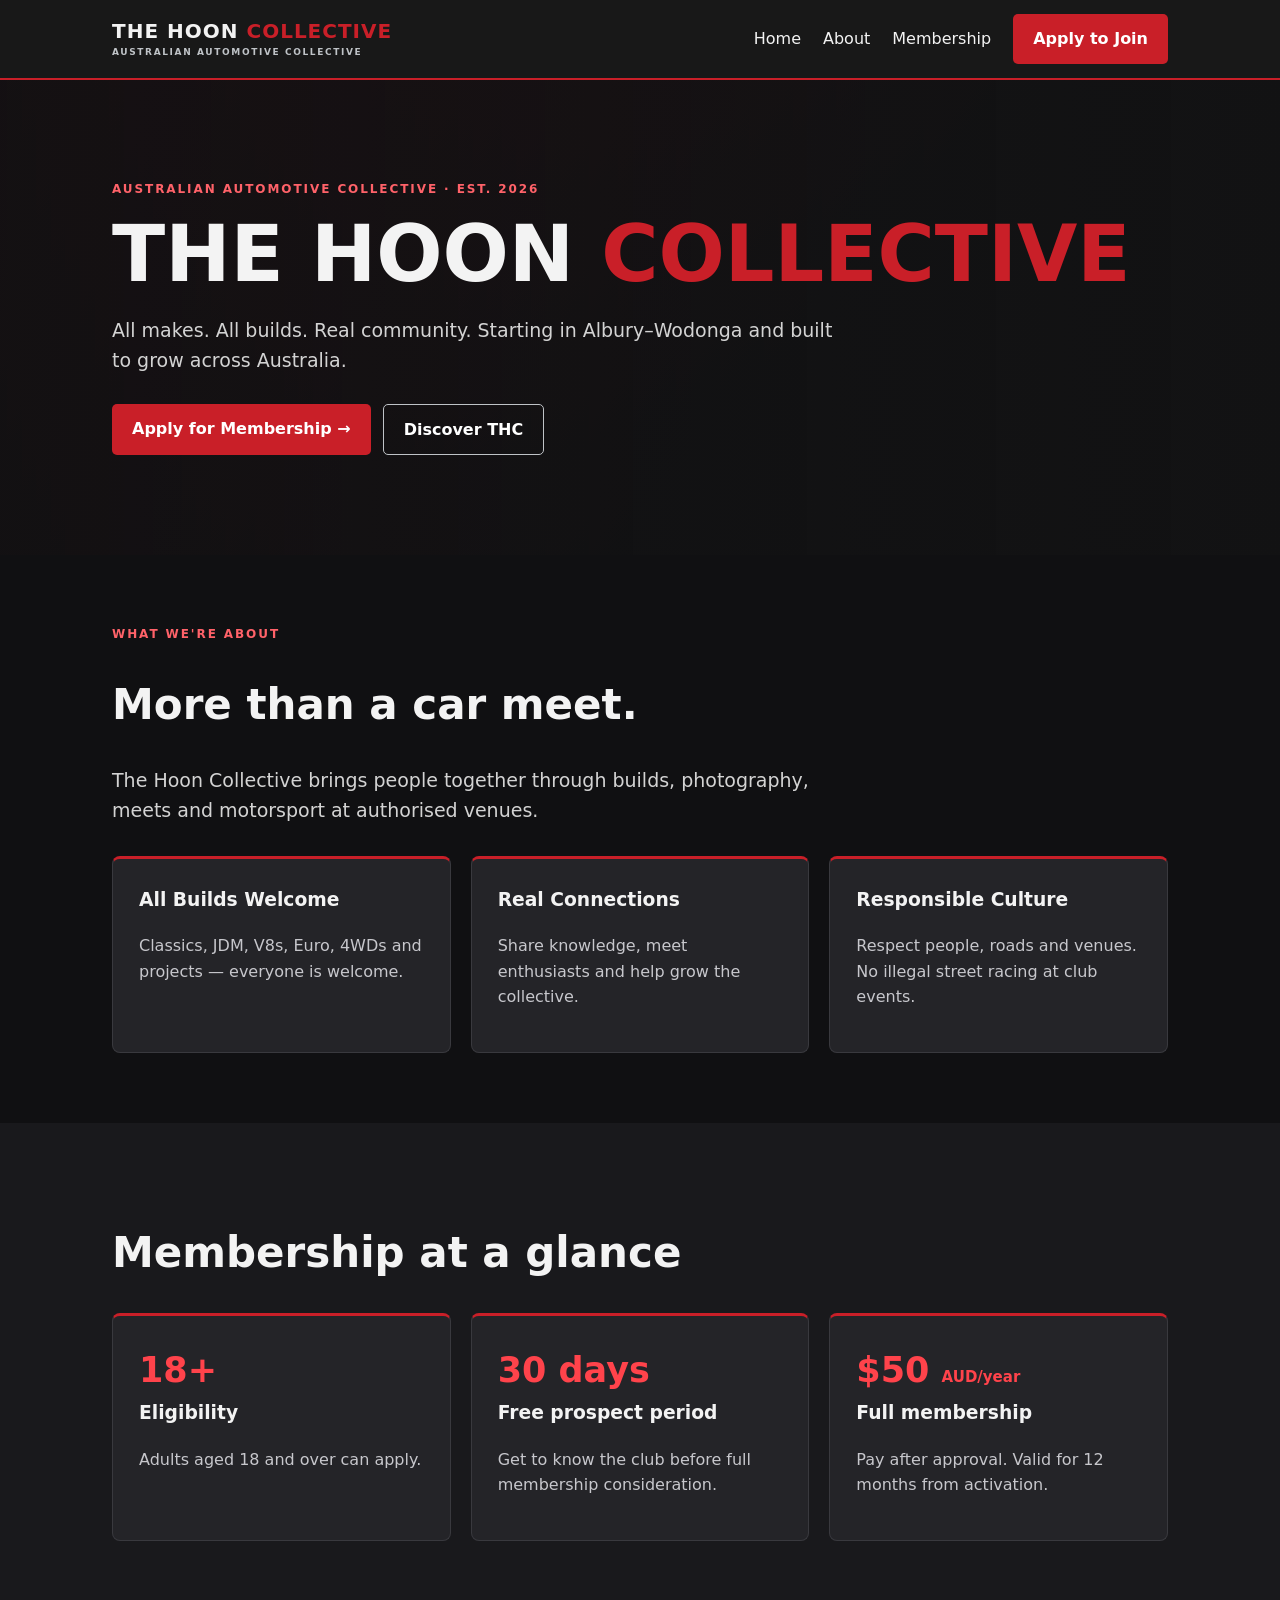
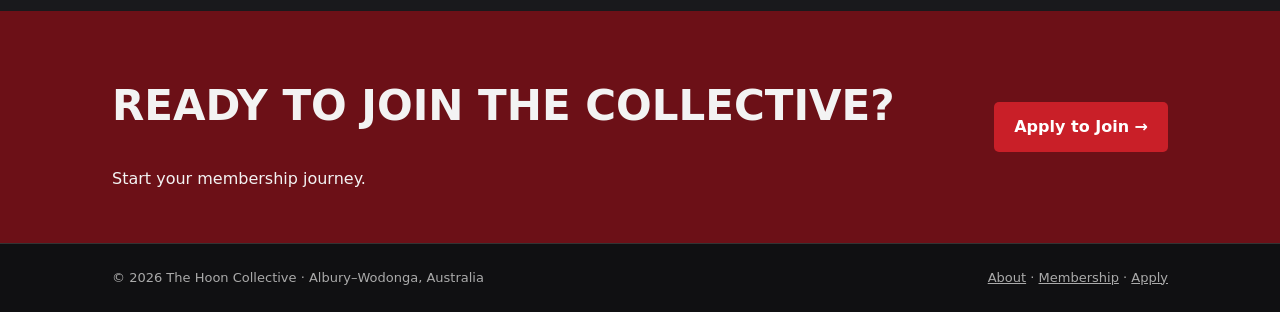
==== index.html @ aa1662e2 "Add THC index.html" ====
<!doctype html><html lang="en-AU"><head><meta charset="utf-8"><meta name="viewport" content="width=device-width,initial-scale=1"><meta name="description" content="The Hoon Collective — Australian automotive community, founded in Albury–Wodonga."><title>Home | The Hoon Collective</title><link rel="stylesheet" href="style.css"></head><body><header class="site-header"><div class="wrap nav"><a class="brand" href="index.html">THE HOON <span>COLLECTIVE</span><small>AUSTRALIAN AUTOMOTIVE COLLECTIVE</small></a><button class="menu-toggle" aria-label="Toggle navigation" aria-expanded="false">☰</button><nav class="nav-links" aria-label="Main navigation"><a aria-current="page" href="index.html">Home</a><a href="about.html">About</a><a href="membership.html">Membership</a><a class="btn" href="apply.html">Apply to Join</a></nav></div></header><main><section class="hero"><div class="wrap"><div class="eyebrow">Australian Automotive Collective · Est. 2026</div><h1>THE HOON <span class="accent">COLLECTIVE</span></h1><p>All makes. All builds. Real community. Starting in Albury–Wodonga and built to grow across Australia.</p><div class="actions"><a class="btn" href="apply.html">Apply for Membership →</a><a class="btn outline" href="about.html">Discover THC</a></div></div></section><section class="section"><div class="wrap"><div class="eyebrow">What we're about</div><h2>More than a car meet.</h2><p class="lead">The Hoon Collective brings people together through builds, photography, meets and motorsport at authorised venues.</p><div class="grid"><article class="card"><h3>All Builds Welcome</h3><p>Classics, JDM, V8s, Euro, 4WDs and projects — everyone is welcome.</p></article><article class="card"><h3>Real Connections</h3><p>Share knowledge, meet enthusiasts and help grow the collective.</p></article><article class="card"><h3>Responsible Culture</h3><p>Respect people, roads and venues. No illegal street racing at club events.</p></article></div></div></section><section class="section alt"><div class="wrap"><h2>Membership at a glance</h2><div class="grid"><div class="card"><div class="stat">18+</div><h3>Eligibility</h3><p>Adults aged 18 and over can apply.</p></div><div class="card"><div class="stat">30 days</div><h3>Free prospect period</h3><p>Get to know the club before full membership consideration.</p></div><div class="card"><div class="stat">$50 <span class="mini">AUD/year</span></div><h3>Full membership</h3><p>Pay after approval. Valid for 12 months from activation.</p></div></div></div></section><section class="band"><div class="wrap band-inner"><div><h2>READY TO JOIN THE COLLECTIVE?</h2><p>Start your membership journey.</p></div><a class="btn" href="apply.html">Apply to Join →</a></div></section></main><footer class="footer"><div class="wrap footer-inner"><div>© <span id="year">2026</span> The Hoon Collective · Albury–Wodonga, Australia</div><div><a href="about.html">About</a> · <a href="membership.html">Membership</a> · <a href="apply.html">Apply</a></div></div></footer><script src="app.js"></script></body></html>
---- style.css ----
:root{--red:#c91f28;--black:#181818;--silver:#bfc3c7}*{box-sizing:border-box}body{margin:0;background:#101012;color:#f3f3f3;font:16px/1.6 system-ui,Arial,sans-serif}a{color:inherit}a:hover{color:#ff5a61}.wrap{max-width:1100px;margin:auto;padding:0 22px}.site-header{background:#181818;border-bottom:2px solid var(--red);position:sticky;top:0;z-index:5}.nav{display:flex;align-items:center;justify-content:space-between;gap:18px;min-height:78px}.brand{font-weight:900;text-decoration:none;letter-spacing:.05em;font-size:20px;line-height:1.1}.brand span,.accent{color:var(--red)}.brand small{display:block;font-size:9px;letter-spacing:.18em;color:var(--silver);margin-top:6px}.nav-links{display:flex;align-items:center;gap:22px}.nav-links a{text-decoration:none}.menu-toggle{display:none}.btn{display:inline-block;background:var(--red);padding:12px 20px;border:0;border-radius:5px;color:#fff!important;text-decoration:none;font-weight:800;cursor:pointer}.btn:hover{background:#a91b22}.outline{background:transparent;border:1px solid var(--silver)}.hero{background:linear-gradient(90deg,#101012e8,#10101290),linear-gradient(130deg,#3b1014,#151515 60%);padding:100px 0}.eyebrow{color:#ff6269;text-transform:uppercase;letter-spacing:.16em;font-size:12px;font-weight:800}h1{font-size:clamp(40px,7vw,78px);line-height:1.05;margin:15px 0}h2{font-size:clamp(28px,4vw,42px);line-height:1.2}h3{margin-top:0}.lead,.hero p{max-width:730px;color:#d3d3d3;font-size:19px}.actions{display:flex;gap:12px;flex-wrap:wrap;margin-top:28px}.section{padding:70px 0}.alt{background:#19191c}.grid{display:grid;grid-template-columns:repeat(3,minmax(0,1fr));gap:20px;margin-top:30px}.card{background:#242428;border:1px solid #39393e;border-top:3px solid var(--red);padding:26px;border-radius:8px}.card p{color:#c7c7cc}.stat{font-size:35px;color:#ff434b;font-weight:900}.mini{font-size:15px}.band{background:#6c1017;padding:35px 0}.band-inner{display:flex;align-items:center;justify-content:space-between;gap:20px}.footer{border-top:1px solid #333;padding:24px 0;color:#aaa;font-size:13px}.footer-inner{display:flex;justify-content:space-between;gap:20px;flex-wrap:wrap}.content{max-width:790px}.content p,.content li{color:#d0d0d3}.notice{border-left:4px solid var(--red);padding:16px 20px;background:#292024;margin:25px 0}form{max-width:820px}fieldset{border:1px solid #49494e;border-radius:8px;padding:24px;margin:22px 0}legend{font-weight:900;padding:0 10px;color:#ff6269}label{display:block;margin:12px 0 5px;font-weight:600}input,select,textarea{width:100%;padding:12px;border-radius:5px;border:1px solid #777;background:#252529;color:white;font:inherit}textarea{min-height:100px}.check{display:flex;align-items:flex-start;gap:10px;font-weight:400}.check input{width:auto;margin-top:6px}.check label{margin:0}.muted{color:#bfc3c7}.status{padding:15px 0;font-weight:700}@media(max-width:760px){.nav{flex-wrap:wrap}.menu-toggle{display:block;margin-left:auto;background:none;color:white;border:1px solid #777;padding:8px 12px;border-radius:4px}.nav-links{display:none;width:100%;flex-direction:column;align-items:stretch;padding-bottom:20px}.nav-links.open{display:flex}.grid{grid-template-columns:1fr}.band-inner{align-items:flex-start;flex-direction:column}.hero{padding:75px 0}}
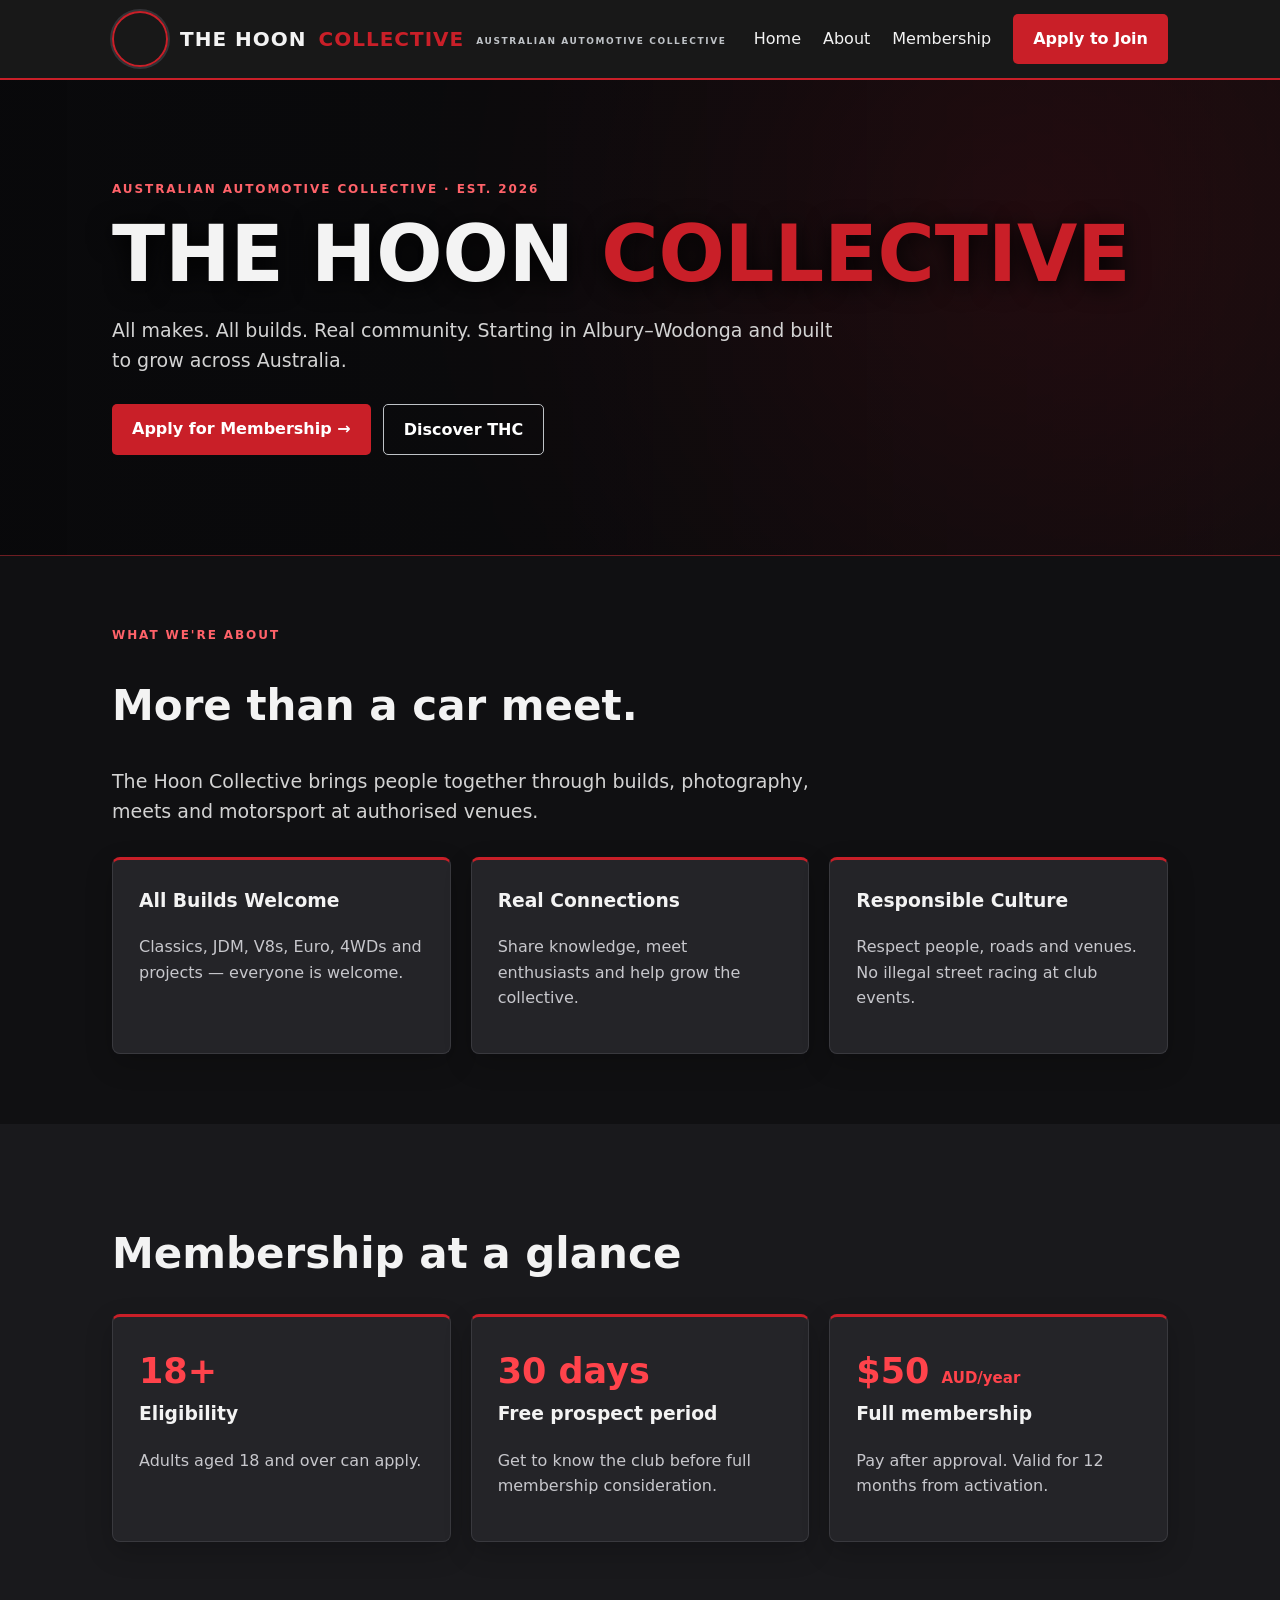
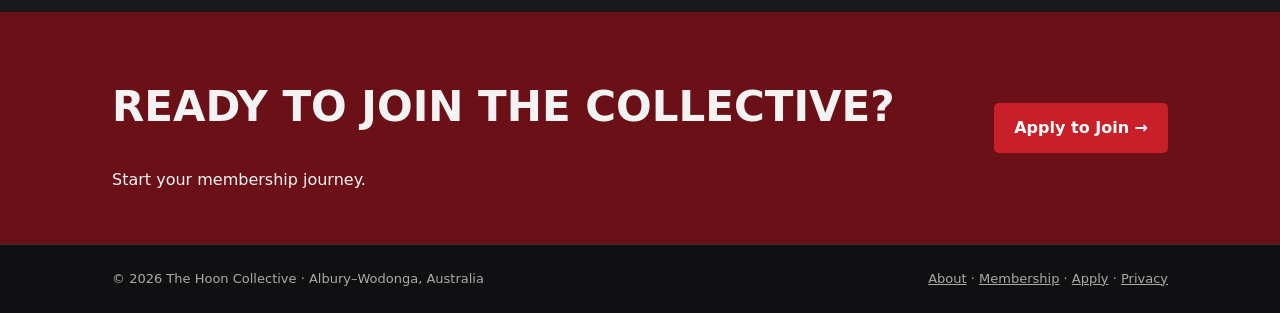
==== commit 28d9a349: "Link privacy notice and THC contact details" ====
--- a/index.html
+++ b/index.html
@@ -1 +1 @@
-<!doctype html><html lang="en-AU"><head><meta charset="utf-8"><meta name="viewport" content="width=device-width,initial-scale=1"><meta name="description" content="The Hoon Collective — Australian automotive community, founded in Albury–Wodonga."><title>Home | The Hoon Collective</title><link rel="stylesheet" href="style.css"></head><body><header class="site-header"><div class="wrap nav"><a class="brand" href="index.html">THE HOON <span>COLLECTIVE</span><small>AUSTRALIAN AUTOMOTIVE COLLECTIVE</small></a><button class="menu-toggle" aria-label="Toggle navigation" aria-expanded="false">☰</button><nav class="nav-links" aria-label="Main navigation"><a aria-current="page" href="index.html">Home</a><a href="about.html">About</a><a href="membership.html">Membership</a><a class="btn" href="apply.html">Apply to Join</a></nav></div></header><main><section class="hero"><div class="wrap"><div class="eyebrow">Australian Automotive Collective · Est. 2026</div><h1>THE HOON <span class="accent">COLLECTIVE</span></h1><p>All makes. All builds. Real community. Starting in Albury–Wodonga and built to grow across Australia.</p><div class="actions"><a class="btn" href="apply.html">Apply for Membership →</a><a class="btn outline" href="about.html">Discover THC</a></div></div></section><section class="section"><div class="wrap"><div class="eyebrow">What we're about</div><h2>More than a car meet.</h2><p class="lead">The Hoon Collective brings people together through builds, photography, meets and motorsport at authorised venues.</p><div class="grid"><article class="card"><h3>All Builds Welcome</h3><p>Classics, JDM, V8s, Euro, 4WDs and projects — everyone is welcome.</p></article><article class="card"><h3>Real Connections</h3><p>Share knowledge, meet enthusiasts and help grow the collective.</p></article><article class="card"><h3>Responsible Culture</h3><p>Respect people, roads and venues. No illegal street racing at club events.</p></article></div></div></section><section class="section alt"><div class="wrap"><h2>Membership at a glance</h2><div class="grid"><div class="card"><div class="stat">18+</div><h3>Eligibility</h3><p>Adults aged 18 and over can apply.</p></div><div class="card"><div class="stat">30 days</div><h3>Free prospect period</h3><p>Get to know the club before full membership consideration.</p></div><div class="card"><div class="stat">$50 <span class="mini">AUD/year</span></div><h3>Full membership</h3><p>Pay after approval. Valid for 12 months from activation.</p></div></div></div></section><section class="band"><div class="wrap band-inner"><div><h2>READY TO JOIN THE COLLECTIVE?</h2><p>Start your membership journey.</p></div><a class="btn" href="apply.html">Apply to Join →</a></div></section></main><footer class="footer"><div class="wrap footer-inner"><div>© <span id="year">2026</span> The Hoon Collective · Albury–Wodonga, Australia</div><div><a href="about.html">About</a> · <a href="membership.html">Membership</a> · <a href="apply.html">Apply</a></div></div></footer><script src="app.js"></script></body></html>+<!doctype html><html lang="en-AU"><head><meta charset="utf-8"><meta name="viewport" content="width=device-width,initial-scale=1"><meta name="description" content="The Hoon Collective — Australian automotive community, founded in Albury–Wodonga."><title>Home | The Hoon Collective</title><link rel="stylesheet" href="style.css"></head><body><header class="site-header"><div class="wrap nav"><a class="brand" href="index.html">THE HOON <span>COLLECTIVE</span><small>AUSTRALIAN AUTOMOTIVE COLLECTIVE</small></a><button class="menu-toggle" aria-label="Toggle navigation" aria-expanded="false">☰</button><nav class="nav-links" aria-label="Main navigation"><a aria-current="page" href="index.html">Home</a><a href="about.html">About</a><a href="membership.html">Membership</a><a class="btn" href="apply.html">Apply to Join</a></nav></div></header><main><section class="hero"><div class="wrap"><div class="eyebrow">Australian Automotive Collective · Est. 2026</div><h1>THE HOON <span class="accent">COLLECTIVE</span></h1><p>All makes. All builds. Real community. Starting in Albury–Wodonga and built to grow across Australia.</p><div class="actions"><a class="btn" href="apply.html">Apply for Membership →</a><a class="btn outline" href="about.html">Discover THC</a></div></div></section><section class="section"><div class="wrap"><div class="eyebrow">What we're about</div><h2>More than a car meet.</h2><p class="lead">The Hoon Collective brings people together through builds, photography, meets and motorsport at authorised venues.</p><div class="grid"><article class="card"><h3>All Builds Welcome</h3><p>Classics, JDM, V8s, Euro, 4WDs and projects — everyone is welcome.</p></article><article class="card"><h3>Real Connections</h3><p>Share knowledge, meet enthusiasts and help grow the collective.</p></article><article class="card"><h3>Responsible Culture</h3><p>Respect people, roads and venues. No illegal street racing at club events.</p></article></div></div></section><section class="section alt"><div class="wrap"><h2>Membership at a glance</h2><div class="grid"><div class="card"><div class="stat">18+</div><h3>Eligibility</h3><p>Adults aged 18 and over can apply.</p></div><div class="card"><div class="stat">30 days</div><h3>Free prospect period</h3><p>Get to know the club before full membership consideration.</p></div><div class="card"><div class="stat">$50 <span class="mini">AUD/year</span></div><h3>Full membership</h3><p>Pay after approval. Valid for 12 months from activation.</p></div></div></div></section><section class="band"><div class="wrap band-inner"><div><h2>READY TO JOIN THE COLLECTIVE?</h2><p>Start your membership journey.</p></div><a class="btn" href="apply.html">Apply to Join →</a></div></section></main><footer class="footer"><div class="wrap footer-inner"><div>© <span id="year">2026</span> The Hoon Collective · Albury–Wodonga, Australia</div><div><a href="about.html">About</a> · <a href="membership.html">Membership</a> · <a href="apply.html">Apply</a> · <a href="privacy.html">Privacy</a></div></div></footer><script src="app.js"></script></body></html>
--- a/style.css
+++ b/style.css
@@ -1 +1,3 @@
-:root{--red:#c91f28;--black:#181818;--silver:#bfc3c7}*{box-sizing:border-box}body{margin:0;background:#101012;color:#f3f3f3;font:16px/1.6 system-ui,Arial,sans-serif}a{color:inherit}a:hover{color:#ff5a61}.wrap{max-width:1100px;margin:auto;padding:0 22px}.site-header{background:#181818;border-bottom:2px solid var(--red);position:sticky;top:0;z-index:5}.nav{display:flex;align-items:center;justify-content:space-between;gap:18px;min-height:78px}.brand{font-weight:900;text-decoration:none;letter-spacing:.05em;font-size:20px;line-height:1.1}.brand span,.accent{color:var(--red)}.brand small{display:block;font-size:9px;letter-spacing:.18em;color:var(--silver);margin-top:6px}.nav-links{display:flex;align-items:center;gap:22px}.nav-links a{text-decoration:none}.menu-toggle{display:none}.btn{display:inline-block;background:var(--red);padding:12px 20px;border:0;border-radius:5px;color:#fff!important;text-decoration:none;font-weight:800;cursor:pointer}.btn:hover{background:#a91b22}.outline{background:transparent;border:1px solid var(--silver)}.hero{background:linear-gradient(90deg,#101012e8,#10101290),linear-gradient(130deg,#3b1014,#151515 60%);padding:100px 0}.eyebrow{color:#ff6269;text-transform:uppercase;letter-spacing:.16em;font-size:12px;font-weight:800}h1{font-size:clamp(40px,7vw,78px);line-height:1.05;margin:15px 0}h2{font-size:clamp(28px,4vw,42px);line-height:1.2}h3{margin-top:0}.lead,.hero p{max-width:730px;color:#d3d3d3;font-size:19px}.actions{display:flex;gap:12px;flex-wrap:wrap;margin-top:28px}.section{padding:70px 0}.alt{background:#19191c}.grid{display:grid;grid-template-columns:repeat(3,minmax(0,1fr));gap:20px;margin-top:30px}.card{background:#242428;border:1px solid #39393e;border-top:3px solid var(--red);padding:26px;border-radius:8px}.card p{color:#c7c7cc}.stat{font-size:35px;color:#ff434b;font-weight:900}.mini{font-size:15px}.band{background:#6c1017;padding:35px 0}.band-inner{display:flex;align-items:center;justify-content:space-between;gap:20px}.footer{border-top:1px solid #333;padding:24px 0;color:#aaa;font-size:13px}.footer-inner{display:flex;justify-content:space-between;gap:20px;flex-wrap:wrap}.content{max-width:790px}.content p,.content li{color:#d0d0d3}.notice{border-left:4px solid var(--red);padding:16px 20px;background:#292024;margin:25px 0}form{max-width:820px}fieldset{border:1px solid #49494e;border-radius:8px;padding:24px;margin:22px 0}legend{font-weight:900;padding:0 10px;color:#ff6269}label{display:block;margin:12px 0 5px;font-weight:600}input,select,textarea{width:100%;padding:12px;border-radius:5px;border:1px solid #777;background:#252529;color:white;font:inherit}textarea{min-height:100px}.check{display:flex;align-items:flex-start;gap:10px;font-weight:400}.check input{width:auto;margin-top:6px}.check label{margin:0}.muted{color:#bfc3c7}.status{padding:15px 0;font-weight:700}@media(max-width:760px){.nav{flex-wrap:wrap}.menu-toggle{display:block;margin-left:auto;background:none;color:white;border:1px solid #777;padding:8px 12px;border-radius:4px}.nav-links{display:none;width:100%;flex-direction:column;align-items:stretch;padding-bottom:20px}.nav-links.open{display:flex}.grid{grid-template-columns:1fr}.band-inner{align-items:flex-start;flex-direction:column}.hero{padding:75px 0}}+:root{--red:#c91f28;--black:#181818;--silver:#bfc3c7}*{box-sizing:border-box}body{margin:0;background:#101012;color:#f3f3f3;font:16px/1.6 system-ui,Arial,sans-serif}a{color:inherit}a:hover{color:#ff5a61}.wrap{max-width:1100px;margin:auto;padding:0 22px}.site-header{background:#181818;border-bottom:2px solid var(--red);position:sticky;top:0;z-index:5}.nav{display:flex;align-items:center;justify-content:space-between;gap:18px;min-height:78px}.brand{font-weight:900;text-decoration:none;letter-spacing:.05em;font-size:20px;line-height:1.1}.brand span,.accent{color:var(--red)}.brand small{display:block;font-size:9px;letter-spacing:.18em;color:var(--silver);margin-top:6px}.nav-links{display:flex;align-items:center;gap:22px}.nav-links a{text-decoration:none}.menu-toggle{display:none}.btn{display:inline-block;background:var(--red);padding:12px 20px;border:0;border-radius:5px;color:#fff!important;text-decoration:none;font-weight:800;cursor:pointer}.btn:hover{background:#a91b22}.outline{background:transparent;border:1px solid var(--silver)}.hero{background:linear-gradient(90deg,#101012e8,#10101290),linear-gradient(130deg,#3b1014,#151515 60%);padding:100px 0}.eyebrow{color:#ff6269;text-transform:uppercase;letter-spacing:.16em;font-size:12px;font-weight:800}h1{font-size:clamp(40px,7vw,78px);line-height:1.05;margin:15px 0}h2{font-size:clamp(28px,4vw,42px);line-height:1.2}h3{margin-top:0}.lead,.hero p{max-width:730px;color:#d3d3d3;font-size:19px}.actions{display:flex;gap:12px;flex-wrap:wrap;margin-top:28px}.section{padding:70px 0}.alt{background:#19191c}.grid{display:grid;grid-template-columns:repeat(3,minmax(0,1fr));gap:20px;margin-top:30px}.card{background:#242428;border:1px solid #39393e;border-top:3px solid var(--red);padding:26px;border-radius:8px}.card p{color:#c7c7cc}.stat{font-size:35px;color:#ff434b;font-weight:900}.mini{font-size:15px}.band{background:#6c1017;padding:35px 0}.band-inner{display:flex;align-items:center;justify-content:space-between;gap:20px}.footer{border-top:1px solid #333;padding:24px 0;color:#aaa;font-size:13px}.footer-inner{display:flex;justify-content:space-between;gap:20px;flex-wrap:wrap}.content{max-width:790px}.content p,.content li{color:#d0d0d3}.notice{border-left:4px solid var(--red);padding:16px 20px;background:#292024;margin:25px 0}form{max-width:820px}fieldset{border:1px solid #49494e;border-radius:8px;padding:24px;margin:22px 0}legend{font-weight:900;padding:0 10px;color:#ff6269}label{display:block;margin:12px 0 5px;font-weight:600}input,select,textarea{width:100%;padding:12px;border-radius:5px;border:1px solid #777;background:#252529;color:white;font:inherit}textarea{min-height:100px}.check{display:flex;align-items:flex-start;gap:10px;font-weight:400}.check input{width:auto;margin-top:6px}.check label{margin:0}.muted{color:#bfc3c7}.status{padding:15px 0;font-weight:700}@media(max-width:760px){.nav{flex-wrap:wrap}.menu-toggle{display:block;margin-left:auto;background:none;color:white;border:1px solid #777;padding:8px 12px;border-radius:4px}.nav-links{display:none;width:100%;flex-direction:column;align-items:stretch;padding-bottom:20px}.nav-links.open{display:flex}.grid{grid-template-columns:1fr}.band-inner{align-items:flex-start;flex-direction:column}.hero{padding:75px 0}}
+/* THC official organisation branding */
+.brand{display:flex;align-items:center;gap:12px}.brand::before{content:"";display:block;flex:none;width:52px;height:52px;background:url("https://github.com/The-Hoon-Collective.png?size=200") center/cover no-repeat;border:2px solid #c91f28;border-radius:50%;box-shadow:0 0 0 2px #343438}.hero{background:linear-gradient(90deg,rgba(8,8,10,.95),rgba(8,8,10,.76)),radial-gradient(circle at 80% 30%,#891923,#181818 58%);border-bottom:1px solid #6e1d22}.hero h1{text-shadow:0 4px 24px #000}.card{box-shadow:0 10px 28px #0003}@media(max-width:760px){.brand::before{width:40px;height:40px}.brand{font-size:16px}}
